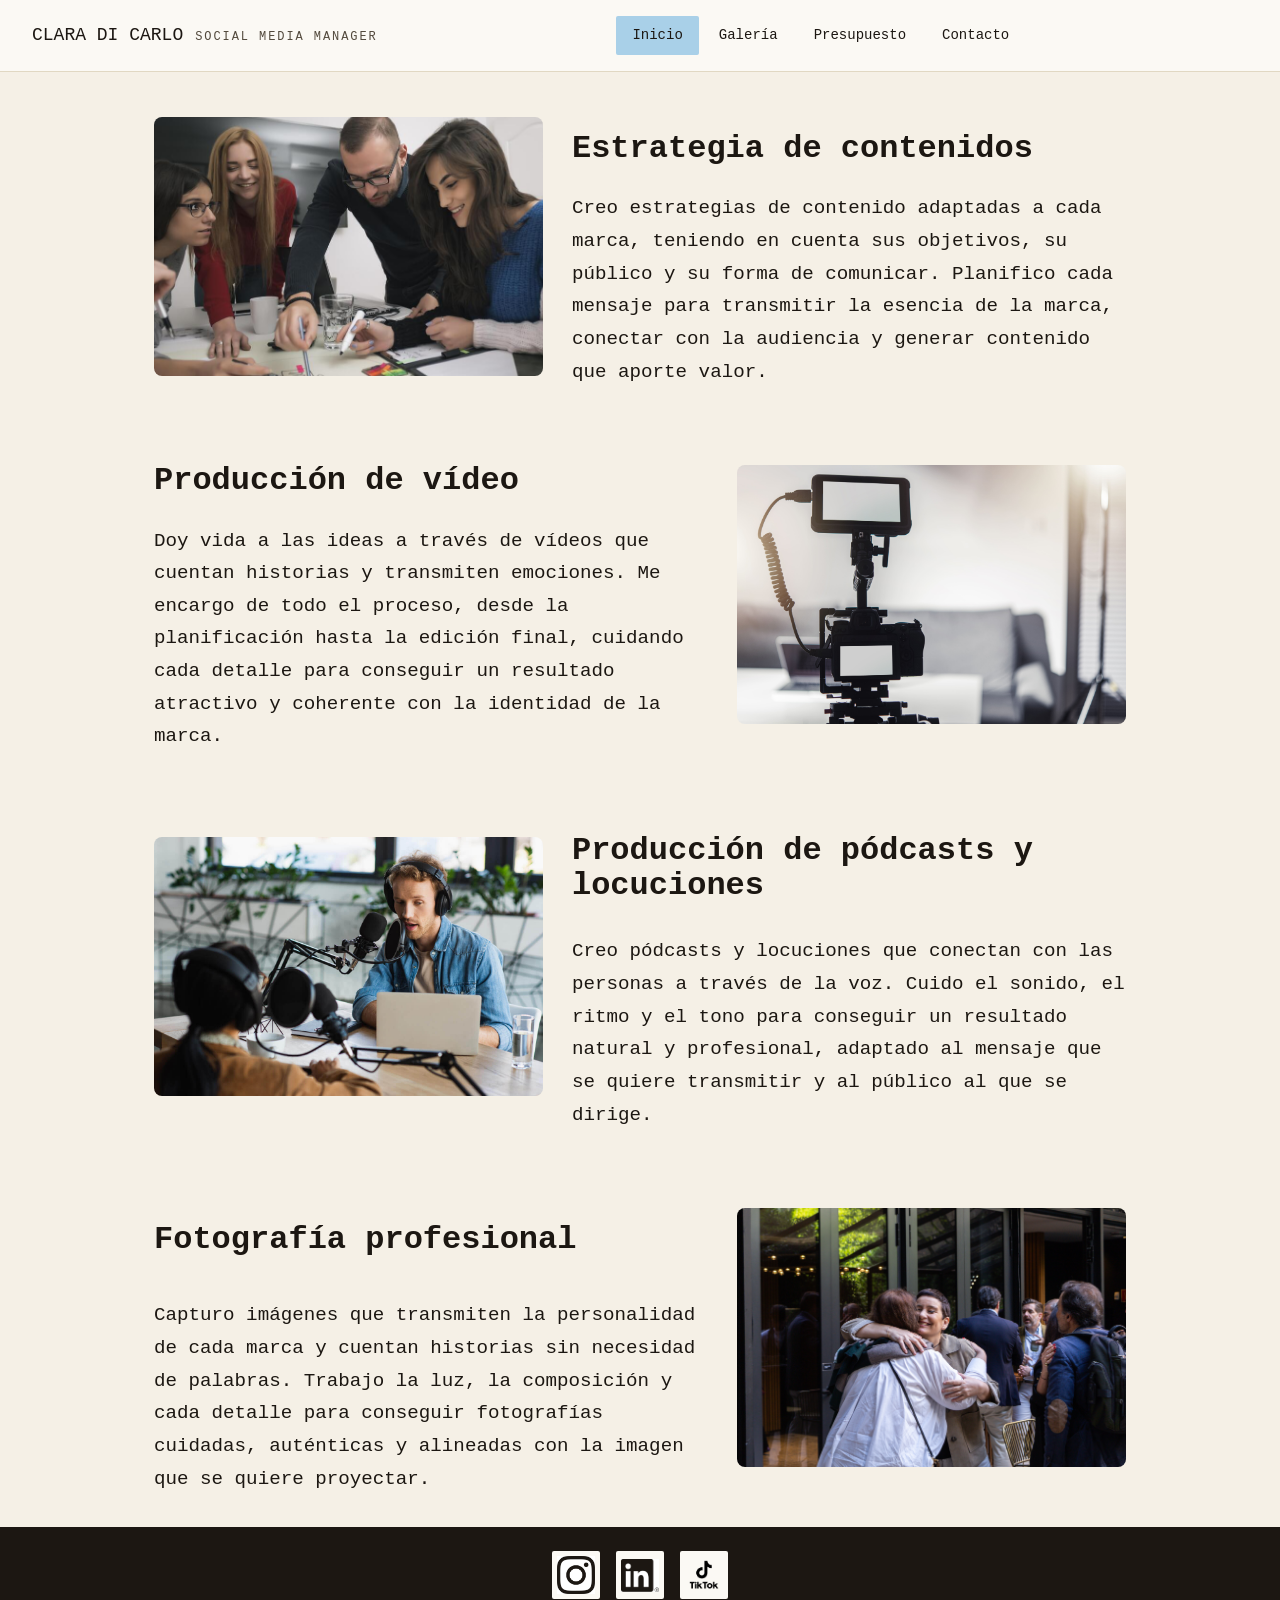
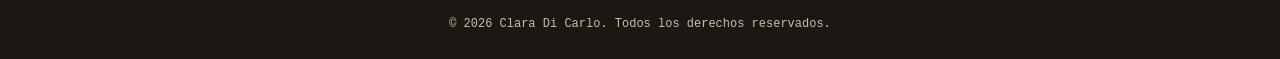
==== index.html @ 322655dc "primer commit" ====
<!DOCTYPE html>
<html lang="es">
<head>
  <meta charset="UTF-8">
  <meta name="viewport" content="width=device-width, initial-scale=1.0">
  <title>Inicio | Portfolio de Clara Di Carlo</title>
  <link rel="icon" type="image/x-icon" href="./assets/img/favicon.ico">
  <meta name="author" content="Victor San Miguel">
  <meta name="description" content="Portfolio de Clara Di Carlo, Communications Specialist | Content Creator &amp; Social Media Manager | Estrategia y storytelling digital">
  <meta name="keywords" content="Clara Di Carlo, portfolio, communications specialist, content creator, social media manager, estrategia digital, storytelling digital, marketing de contenidos, comunicación, redes sociales">
  <link rel="stylesheet" href="css/estilos.css">
</head>
<body class="body-indice">
  <!-- Header con menú de navegación de la página -->
  <header class="cabecera">
    <a class="logo" href="../index.html">
      <span class="logo-nombre">Clara Di Carlo</span>
      <span class="logo-rol">Social Media Manager</span>
    </a>
    <nav aria-label="Navegación principal">
      <ul class="menu-lista">
        <li><a href="../index.html" aria-current="page">Inicio</a></li>
        <li><a href="views/galeria.html">Galería</a></li>
        <li><a href="views/presupuesto.html">Presupuesto</a></li>
        <li><a href="views/contacto.html">Contacto</a></li>
      </ul>
    </nav>
  </header>
  <main class="contenido-indice">
    <section>
      <img class="imagen-indice" src="./assets/img/estrategia.jpg" alt="Estrategia de contenidos" width="300" height="250">
      <div class="texto">
        <h1>Estrategia de contenidos</h1>
        <p>Creo estrategias de contenido adaptadas a cada marca, teniendo en cuenta sus objetivos,
         su público y su forma de comunicar. Planifico cada mensaje para transmitir la esencia 
         de la marca, conectar con la audiencia y generar contenido que aporte valor.
        </p>
      </div>
    </section>
    <section>
      <div class="texto">
        <h2>Producción de vídeo</h2>
        <p>Doy vida a las ideas a través de vídeos que cuentan historias y transmiten emociones. 
        Me encargo de todo el proceso, desde la planificación hasta la edición final, cuidando 
        cada detalle para conseguir un resultado atractivo y coherente con la identidad de la marca.
        </p>
      </div>
      <img class="imagen-indice" src="./assets/img/video.jpeg" alt="Produccion de video" width="300" height="250">
    </section>
    <section>
      <img class="imagen-indice" src="./assets/img/podcast.jpeg" alt="Produccion de podcasts y locuciones" width="500" height="300">
      <div class="texto">
        <h3>Producción de pódcasts y locuciones</h3>
        <p>Creo pódcasts y locuciones que conectan con las personas a través de la voz. 
        Cuido el sonido, el ritmo y el tono para conseguir un resultado natural y profesional, 
        adaptado al mensaje que se quiere transmitir y al público al que se dirige.
        </p>
      </div>
    </section>
    <section>
      <div class="texto">
        <h4>Fotografía profesional</h4>
        <p>Capturo imágenes que transmiten la personalidad de cada marca y cuentan historias sin 
        necesidad de palabras. Trabajo la luz, la composición y cada detalle para conseguir 
        fotografías cuidadas, auténticas y alineadas con la imagen que se quiere proyectar.
        </p>
      </div>
      <img class="imagen-indice" src="./assets/img/c4.jpg" alt="Fotografia profesional" width="500" height="300">
    </section>
  </main>
  <!-- Footer con redes sociales y copyright -->
  <footer class="pie-pagina">
    <ul class="redes-sociales">
      <li>
        <a href="https://www.instagram.com/clara.di.carlo/" target="_blank" rel="noopener noreferrer">
          <img src="assets/img/instagram.png" alt="Mi Instagram" width="38" height="38">
        </a>
      </li>
      <li>
        <a href="https://www.linkedin.com/in/clara-di-carlo-herranz-63729316b/" target="_blank" rel="noopener noreferrer">
          <img src="assets/img/linkedin.png" alt="Mi LinkedIn" width="38" height="38">
        </a>
      </li>
      <li>
        <a href="https://www.tiktok.com/@clara.di.carlo/" target="_blank" rel="noopener noreferrer">
          <img src="assets/img/tiktok.png" alt="Mi TikTok" width="38" height="38">
        </a>
      </li>
    </ul>
    <p class="copyright">&copy; 2026 Clara Di Carlo. Todos los derechos reservados.</p>
  </footer>
</body>
</html>
---- css/estilos.css ----
/*Fuente Newsreader desde Google Fonts*/
@import url('https://fonts.googleapis.com/css2?family=Newsreader:ital,opsz,wght@0,6..72,200..800;1,6..72,200..800&display=swap');

/*Fuente Geist Pixel, el archivo está en assets/fonts*/
@font-face {
  font-family: 'Geist Pixel';
  src: url('../assets/fonts/GeistPixel-Regular.ttf') format('truetype');
  font-display: swap;
}

/* Reset del cache y estilos del navegador */
*,
*::before,
*::after {
  box-sizing: border-box;
}

/* El body en columna para que el footer siempre quede abajo */
body {
  margin: 0;
  min-height: 100vh;
  display: flex;
  flex-direction: column;
  font-family: 'Newsreader', Georgia, serif;
  font-size: 1.125rem;
  background: #f5f0e6;
  color: #1c1712;
  line-height: 1.65;
}

main {
  flex: 1; /* ocupa el espacio que sobra */
}

/*Header*/
.cabecera {
  position: sticky;
  top: 0;
  z-index: 100;
  display: grid;
  grid-template-columns: auto 1fr;
  align-items: center;
  gap: 1rem;
  padding: 1rem 2rem;
  background: #fbf9f4;
  border-bottom: 1px solid #e1d8c3;
}

/* Logo de nombre*/
.logo {
  display: flex;
  align-items: baseline;
  gap: 0.75rem;
  white-space: nowrap;
  line-height: 1.15;
  color: #1c1712;
  text-decoration: none;
}

.logo-nombre {
  font-family: 'Geist Pixel', monospace;
  font-size: 1.125rem;
  font-weight: 500;
  text-transform: uppercase;
}

.logo-rol {
  font-family: 'Geist Pixel', 'Courier New', monospace;
  font-size: 0.75rem;
  letter-spacing: 0.16em;
  text-transform: uppercase;
  color: #52493c;
}

/* Menú de navegación */
.menu-lista {
  display: flex;
  justify-content: center;
  flex-wrap: wrap;
  gap: 0.25rem;
  margin: 0;
  padding: 0;
  list-style: none;
}

.menu-lista a {
  display: block;
  padding: 0.5rem 1rem;
  border-radius: 2px;
  font-family: 'Geist Pixel', monospace;
  font-size: 0.875rem;
  color: #1c1712;
  text-decoration: none;
}

.menu-lista a:hover {
  background: #e3eff6;
}

/* Página en la que estoy, resaltada */
.menu-lista a[aria-current="page"] {
  background: #a9d0e8;
}

.redes-sociales a:focus-visible {
  outline: 2px solid #fbf9f4;
  outline-offset: 3px;
}

/* Contenido principal */
.contenido {
  width: 100%;
  max-width: 1100px;
  margin: 0 auto;
  padding: 4rem 3rem;
  text-align: center;
}

/* Títulos, parrafos y secciones */
h1, h2, h3, h4 {
  margin: 3 0 1rem;
  font-family: 'Geist Pixel', monospace;
  font-size: 2rem;
  line-height: 1.1;
  font-weight: bold;
}

.contenido-indice p {
  font-family: 'Geist Pixel', monospace;
  font-size: 1.2rem;
  line-height: 1.7;
  margin-bottom: 0;
}

.contenido-indice {
  display: flex;
  flex-direction: column;
  gap: 3rem;
  margin: 0 auto;
  max-width: 1100px;
  padding: 2rem 5%;
}

.contenido-indice section {
  display: flex;
  align-items: center;
  gap: 3%;
  width: 100%;
}

.texto {
  flex: 1;
  min-width: 0;
}

/* Imagenes indice */
.imagen-indice {
  width: 40%;
  height: auto;
  aspect-ratio: 3 / 2;
  object-fit: cover;
  border-radius: 0.5rem;
  max-width: 450px
}

/* Galería de imágenes: dos columnas */
.galeria-grid {
  display: grid;
  grid-template-columns: repeat(2, minmax(0, 1fr));
  gap: 1.5rem;
  max-width: 1100px;
  margin: 2rem auto;
  width: 100%;
}

/* Todas las imágenes tienen el mismo tamaño */
.galeria-grid img {
  display: block;
  width: 100%;
  aspect-ratio: 3 / 2;
  object-fit: cover;
  border-radius: 0.5rem;
}

/* Formulario de presupuesto */
.formulario {
  max-width: 560px;
  margin: 2rem auto 0;
  padding: 2rem;
  background: #ede6d6;
  border: 1px solid #e1d8c3;
  border-radius: 4px;
  text-align: left;
}

.nota-obligatorio {
  margin-bottom: 1.5rem;
  color: #52493c;
}

/* Asterisco de los campos obligatorios */
.obligatorio {
  color: #b42318;
}

.campo {
  display: flex;
  flex-direction: column;
  gap: 0.5rem;
  margin-bottom: 1.5rem;
}

.campo label,
.grupo legend {
  font-family: 'Geist Pixel', monospace;
  font-size: 0.875rem;
  text-transform: uppercase;
}

/* Se estilizan los campos de texto e inputs */
.campo input:not([type="checkbox"]),
.campo textarea {
  width: 100%;
  padding: 0.75rem 1rem;
  border: 1.5px solid #c9bea4;
  border-radius: 2px;
  background: #fbf9f4;
  color: #1c1712;
  font: inherit;
}

::placeholder {
  color: #8c8271;
}

.campo textarea {
  min-height: 7rem;
  resize: vertical;
}

/* Prefijo y teléfono en una misma fila */
.campo-doble {
  display: grid;
  grid-template-columns: 7rem 1fr;
  gap: 1rem;
  margin-bottom: 1.5rem;
}

.campo-doble .campo {
  margin-bottom: 0;
}

/* Selección múltiple de tipo de proyecto */
.grupo {
  margin: 0 0 1.5rem;
  padding: 0;
  border: 0;
}

.grupo legend {
  padding: 0;
  margin-bottom: 0.5rem;
}

.opciones {
  display: flex;
  flex-wrap: wrap;
  gap: 0.5rem;
}

.opcion {
  display: flex;
  align-items: center;
  gap: 0.5rem;
  padding: 0.25rem 1rem;
  background: #fbf9f4;
  border: 1px solid #c9bea4;
  border-radius: 999px;
  font-size: 1rem;
  cursor: pointer;
}

.opcion:hover {
  background: #e3eff6;
}

.opcion:has(input:checked) { /* La opción se resalta de azul al estar seleccionada*/
  background: #a9d0e8;
  border-color: #3e7ca6;
}

/* Se podrían añadir los términos y condiciones, */
/* pero implicaría un documento HTML más de lo que indica el enunciado */

/* Aceptar terminos y condiciones */
.campo-check {
  flex-direction: row;
  align-items: flex-start;
  gap: 0.75rem;
}

.campo-check input {
  flex-shrink: 0;
  width: 1.2rem;
  height: 1.2rem;
  margin-top: 0.3rem;
}

.campo-check label {
  font-family: 'Newsreader', Georgia, serif;
  font-size: 1rem;
  text-transform: none;
}

.acciones {
  display: flex;
  flex-wrap: wrap;
  gap: 0.75rem;
}

/* Botones */
.boton {
  padding: 0.75rem 1.5rem;
  border: 1px solid #1c1712;
  border-radius: 2px;
  font-family: 'Geist Pixel', monospace;
  font-size: 0.875rem;
  cursor: pointer;
}

.boton-enviar {
  background: #1c1712;
  color: #fbf9f4;
}

.boton-enviar:hover {
  background: #52493c;
}

.boton-limpiar {
  background: transparent;
  color: #1c1712;
}

.boton-limpiar:hover {
  background: #e3eff6;
}

/* Página de contacto */
.canales {
  display: flex;
  flex-wrap: wrap;
  justify-content: center;
  gap: 1rem;
  margin: 2rem 0 0;
  padding: 0;
  list-style: none;
}

/* Tres canales de contacto en fila */
.canales li {
  flex: 1 1 300px;
}

.canal {
  display: flex;
  flex-direction: column;
  align-items: center;
  gap: 1rem;
  height: 100%;
  padding: 1.5rem 1rem;
  background: #ede6d6;
  border: 1px solid #e1d8c3;
  border-radius: 4px;
  color: #1c1712;
  text-decoration: none;
}

.canal:hover {
  background: #e3eff6;
  border-color: #3e7ca6;
}

.canal-icono {
  display: grid;
  place-items: center;
  width: 56px;
  height: 56px;
  border-radius: 2px;
  background: #fbf9f4;
  border: 1px solid #e1d8c3;
}

.canal-icono img {
  width: 28px;
  height: 28px;
  object-fit: contain;
}

.canal-texto {
  display: flex;
  flex-direction: column;
  gap: 0.25rem;
}

.canal-nombre {
  font-family: 'Geist Pixel', monospace;
  font-size: 0.75rem;
  letter-spacing: 0.15em;
  text-transform: uppercase;
  color: #52493c;
}

.canal-dato {
  font-size: 1.125rem;
  font-weight: 500;
  overflow-wrap: anywhere;
}

/* Imagen de ubicación en el mapa */
.imagen-localizacion {
  max-width: 640px;
  margin: 1.5rem auto 0;
  border: 1px solid #e1d8c3;
  border-radius: 4px;
  overflow: hidden;
}

.imagen-localizacion img {
  display: block;
  width: 100%;
  object-fit: cover;
}

/* Footer */
.pie-pagina {
  padding: 1.5rem 1rem;
  background: #1c1712;
  color: #c9bea4;
  text-align: center;
}

.redes-sociales {
  display: flex;
  justify-content: center;
  gap: 1rem;
  margin: 0 0 1rem;
  padding: 0;
  list-style: none;
}

.redes-sociales a {
  display: grid;
  place-items: center;
  width: 48px;
  height: 48px;
  border-radius: 2px;
  background: #fbf9f4;
}

.redes-sociales a:hover {
  background: #e3eff6;
}

.redes-sociales img {
  width: 38px;
  height: 38px;
  object-fit: contain;
}

.copyright {
  margin: 0;
  font-family: 'Geist Pixel', monospace;
  font-size: 0.75rem;
}

/* Responsive */

@media (max-width: 1024px) {
  .cabecera {
    grid-template-columns: 1fr;
    justify-items: center;
  }
}

@media (max-width: 640px) {
  .cabecera {
    padding: 1rem;
  }

  .logo {
    flex-direction: column;
    align-items: center;
    gap: 0.25rem;
  }

  .contenido {
    padding: 2.5rem 1rem;
  }

  .formulario {
    padding: 1.25rem;
  }

  h1, h2, h3, h4 {
    font-size: 1.5rem;
  }

    .contenido-indice section {
    flex-direction: column;
    gap: 1rem;
  }

  .contenido-indice .imagen-indice {
    width: 100%;
    max-width: 100%;
  }

    .galeria-grid {
    grid-template-columns: 1fr;
    gap: 1rem;
  }
}
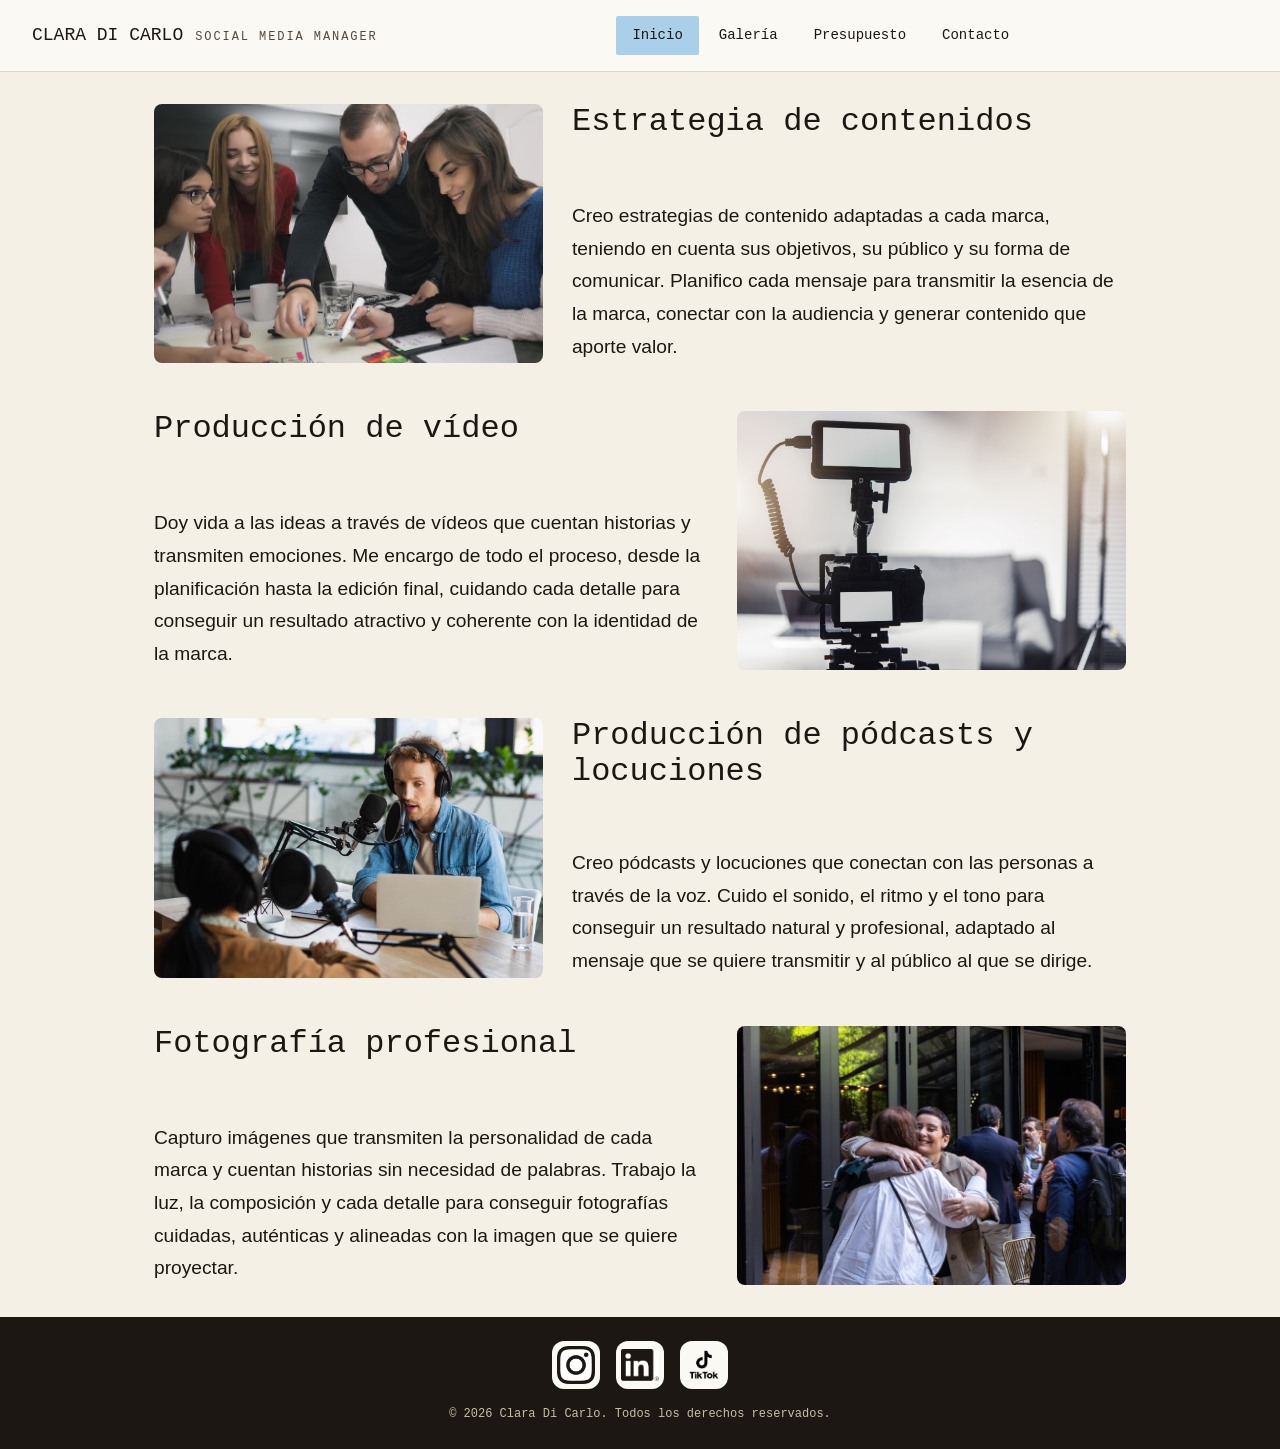
==== commit 47584b78: "borrador final" ====
--- a/index.html
+++ b/index.html
@@ -4,7 +4,7 @@
   <meta charset="UTF-8">
   <meta name="viewport" content="width=device-width, initial-scale=1.0">
   <title>Inicio | Portfolio de Clara Di Carlo</title>
-  <link rel="icon" type="image/x-icon" href="./assets/img/favicon.ico">
+  <link rel="icon" type="image/x-icon" href="/favicon.ico">
   <meta name="author" content="Victor San Miguel">
   <meta name="description" content="Portfolio de Clara Di Carlo, Communications Specialist | Content Creator &amp; Social Media Manager | Estrategia y storytelling digital">
   <meta name="keywords" content="Clara Di Carlo, portfolio, communications specialist, content creator, social media manager, estrategia digital, storytelling digital, marketing de contenidos, comunicación, redes sociales">
--- a/css/estilos.css
+++ b/css/estilos.css
@@ -1,10 +1,18 @@
-/*Fuente Newsreader desde Google Fonts*/
-@import url('https://fonts.googleapis.com/css2?family=Newsreader:ital,opsz,wght@0,6..72,200..800;1,6..72,200..800&display=swap');
-
 /*Fuente Geist Pixel, el archivo está en assets/fonts*/
 @font-face {
   font-family: 'Geist Pixel';
   src: url('../assets/fonts/GeistPixel-Regular.ttf') format('truetype');
+  font-style: normal;
+  font-weight: 400;
+  font-display: swap;
+}
+
+/*Fuente Newsreader, el archivo está en assets/fonts*/
+@font-face {
+  font-family: 'Newsreader';
+  src: url('../assets/fonts/Newsreader-Variable.ttf') format('truetype');
+  font-style: normal;
+  font-weight: 400;
   font-display: swap;
 }
 
@@ -21,7 +29,6 @@
   min-height: 100vh;
   display: flex;
   flex-direction: column;
-  font-family: 'Newsreader', Georgia, serif;
   font-size: 1.125rem;
   background: #f5f0e6;
   color: #1c1712;
@@ -60,7 +67,7 @@
 .logo-nombre {
   font-family: 'Geist Pixel', monospace;
   font-size: 1.125rem;
-  font-weight: 500;
+  font-weight: 400;
   text-transform: uppercase;
 }
 
@@ -118,17 +125,20 @@
 
 /* Títulos, parrafos y secciones */
 h1, h2, h3, h4 {
-  margin: 3 0 1rem;
+  margin: 1rem 0 1rem;
+  margin-top: 0;
   font-family: 'Geist Pixel', monospace;
   font-size: 2rem;
   line-height: 1.1;
   font-weight: bold;
+  font-weight: 400;
 }
 
 .contenido-indice p {
-  font-family: 'Geist Pixel', monospace;
+  font-family: Helvetica, monospace;
   font-size: 1.2rem;
   line-height: 1.7;
+  margin-top: 0;
   margin-bottom: 0;
 }
 
@@ -143,7 +153,7 @@
 
 .contenido-indice section {
   display: flex;
-  align-items: center;
+  align-items: stretch;
   gap: 3%;
   width: 100%;
 }
@@ -151,6 +161,9 @@
 .texto {
   flex: 1;
   min-width: 0;
+  display: flex;
+  flex-direction: column;
+  justify-content: space-between;
 }
 
 /* Imagenes indice */
@@ -159,33 +172,53 @@
   height: auto;
   aspect-ratio: 3 / 2;
   object-fit: cover;
+  align-self: stretch;
   border-radius: 0.5rem;
-  max-width: 450px
+  max-width: 450px;
 }
 
 /* Galería de imágenes: dos columnas */
+/* Galería en mosaico: cuatro columnas con filas de altura fija */
 .galeria-grid {
   display: grid;
-  grid-template-columns: repeat(2, minmax(0, 1fr));
-  gap: 1.5rem;
+  grid-template-columns: repeat(4, minmax(0, 1fr));
+  grid-auto-rows: 200px;
+  grid-auto-flow: dense;
+  gap: 1rem;
   max-width: 1100px;
-  margin: 2rem auto;
+  margin: 1rem auto;
   width: 100%;
 }
 
-/* Todas las imágenes tienen el mismo tamaño */
+/* Las imágenes rellenan su casilla sin deformarse */
 .galeria-grid img {
   display: block;
   width: 100%;
-  aspect-ratio: 3 / 2;
+  height: 100%;
   object-fit: cover;
   border-radius: 0.5rem;
+}
+
+.galeria-grid img:nth-child(6n+1) {
+  grid-column: span 2;
+  grid-row: span 2;
+}
+
+.galeria-grid img:nth-child(6n+4),
+.galeria-grid img:nth-child(6n+5),
+.galeria-grid img:nth-child(6n+6) {
+  grid-column: span 2;
+}
+
+/* En el segundo bloque la imagen grande pasa a la derecha */
+.galeria-grid img:nth-child(12n+7) {
+  grid-column: 3 / span 2;
 }
 
 /* Formulario de presupuesto */
 .formulario {
   max-width: 560px;
-  margin: 2rem auto 0;
+  margin: 1rem auto 0;
   padding: 2rem;
   background: #ede6d6;
   border: 1px solid #e1d8c3;
@@ -454,7 +487,7 @@
   place-items: center;
   width: 48px;
   height: 48px;
-  border-radius: 2px;
+  border-radius: 12px;
   background: #fbf9f4;
 }
 
@@ -483,6 +516,30 @@
   }
 }
 
+@media (max-width: 900px) {
+  .galeria-grid {
+    grid-template-columns: repeat(2, minmax(0, 1fr));
+    grid-auto-rows: clamp(150px, 24vw, 220px);
+  }
+ 
+  /* La 5.ª y la 6.ª de cada seis vuelven a una sola casilla */
+  .galeria-grid img:nth-child(6n+5),
+  .galeria-grid img:nth-child(6n+6) {
+    grid-column: auto;
+  }
+ 
+  .galeria-grid img:nth-child(12n+7) {
+    grid-column: span 2;
+  }
+}
+
+@media (max-width: 820px) {
+  .cabecera {
+    grid-template-columns: 1fr;
+    justify-items: center;
+  }
+}
+
 @media (max-width: 640px) {
   .cabecera {
     padding: 1rem;
@@ -506,7 +563,7 @@
     font-size: 1.5rem;
   }
 
-    .contenido-indice section {
+  .contenido-indice section {
     flex-direction: column;
     gap: 1rem;
   }
@@ -516,8 +573,15 @@
     max-width: 100%;
   }
 
-    .galeria-grid {
+  .galeria-grid {
     grid-template-columns: 1fr;
-    gap: 1rem;
+    grid-auto-rows: auto;
+  }
+ 
+  .galeria-grid img:nth-child(n) {
+    grid-column: auto;
+    grid-row: auto;
+    height: auto;
+    aspect-ratio: 3 / 2;
   }
 }
